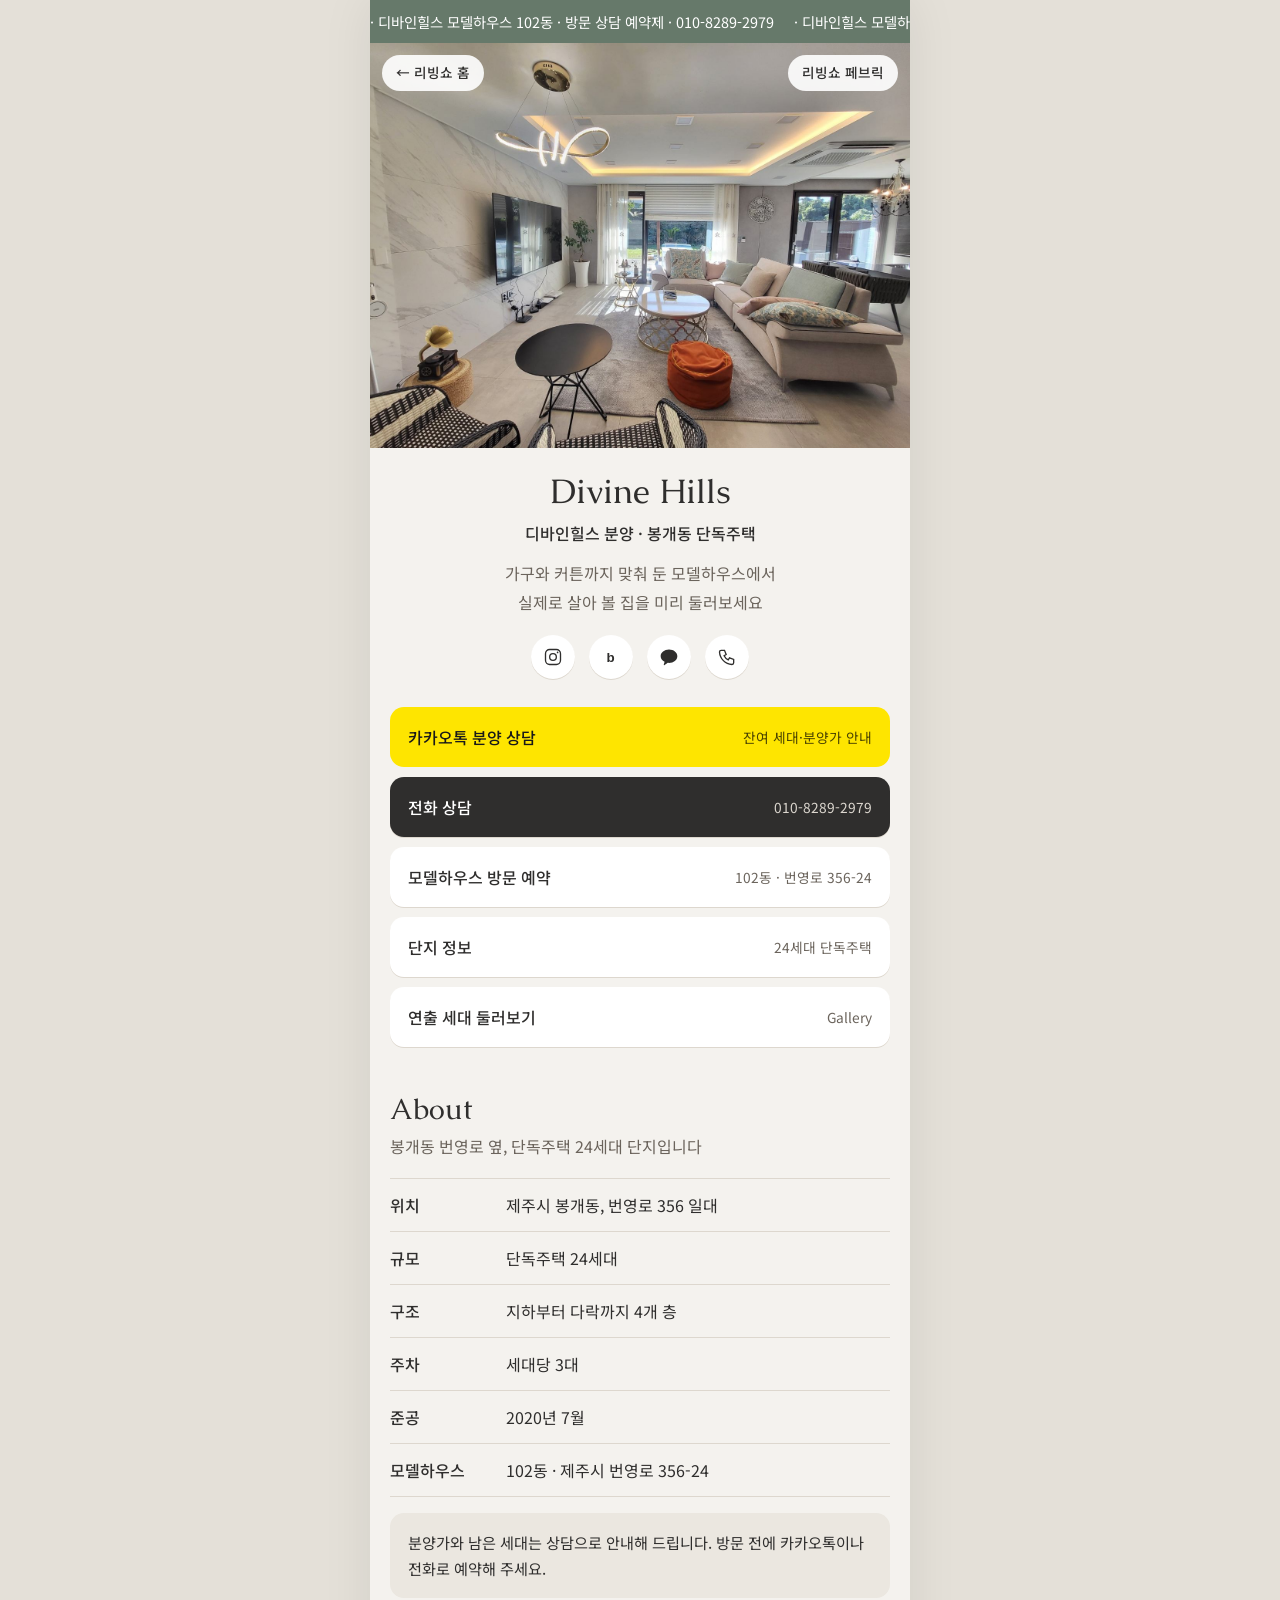
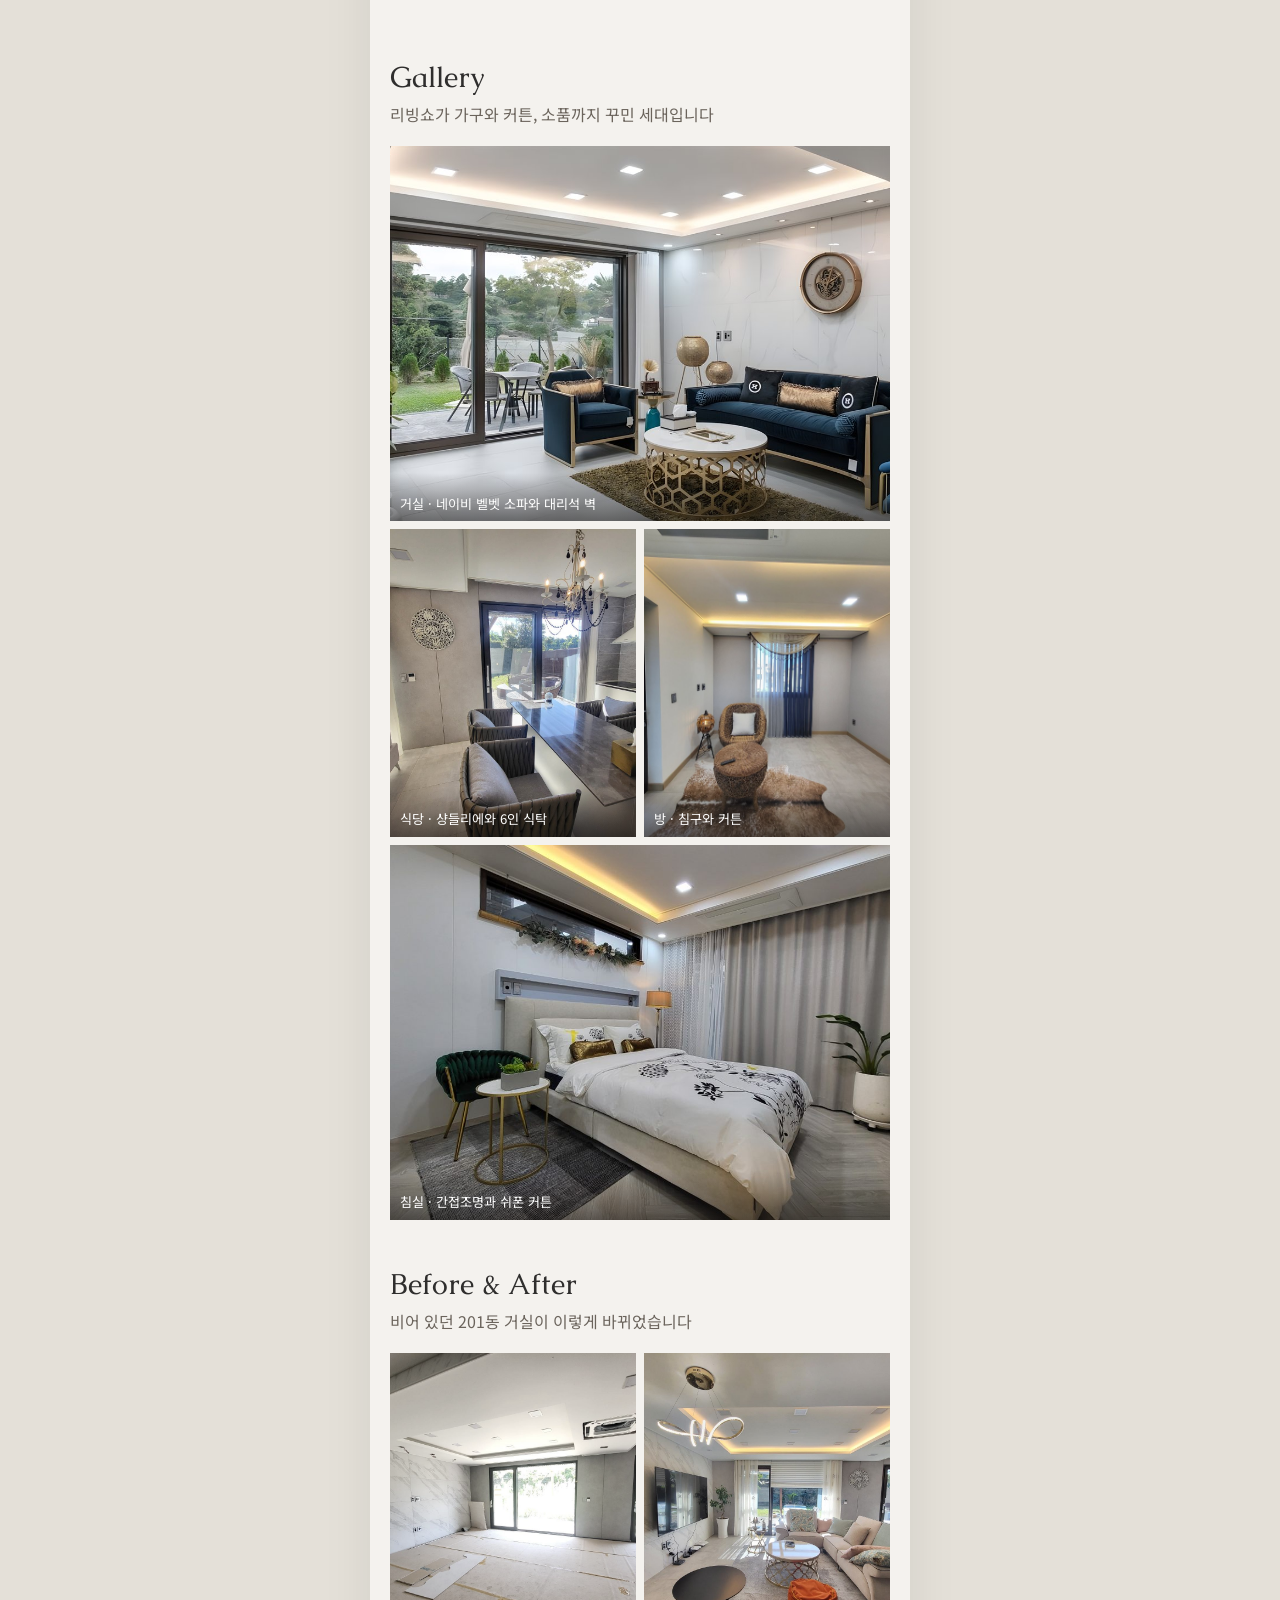
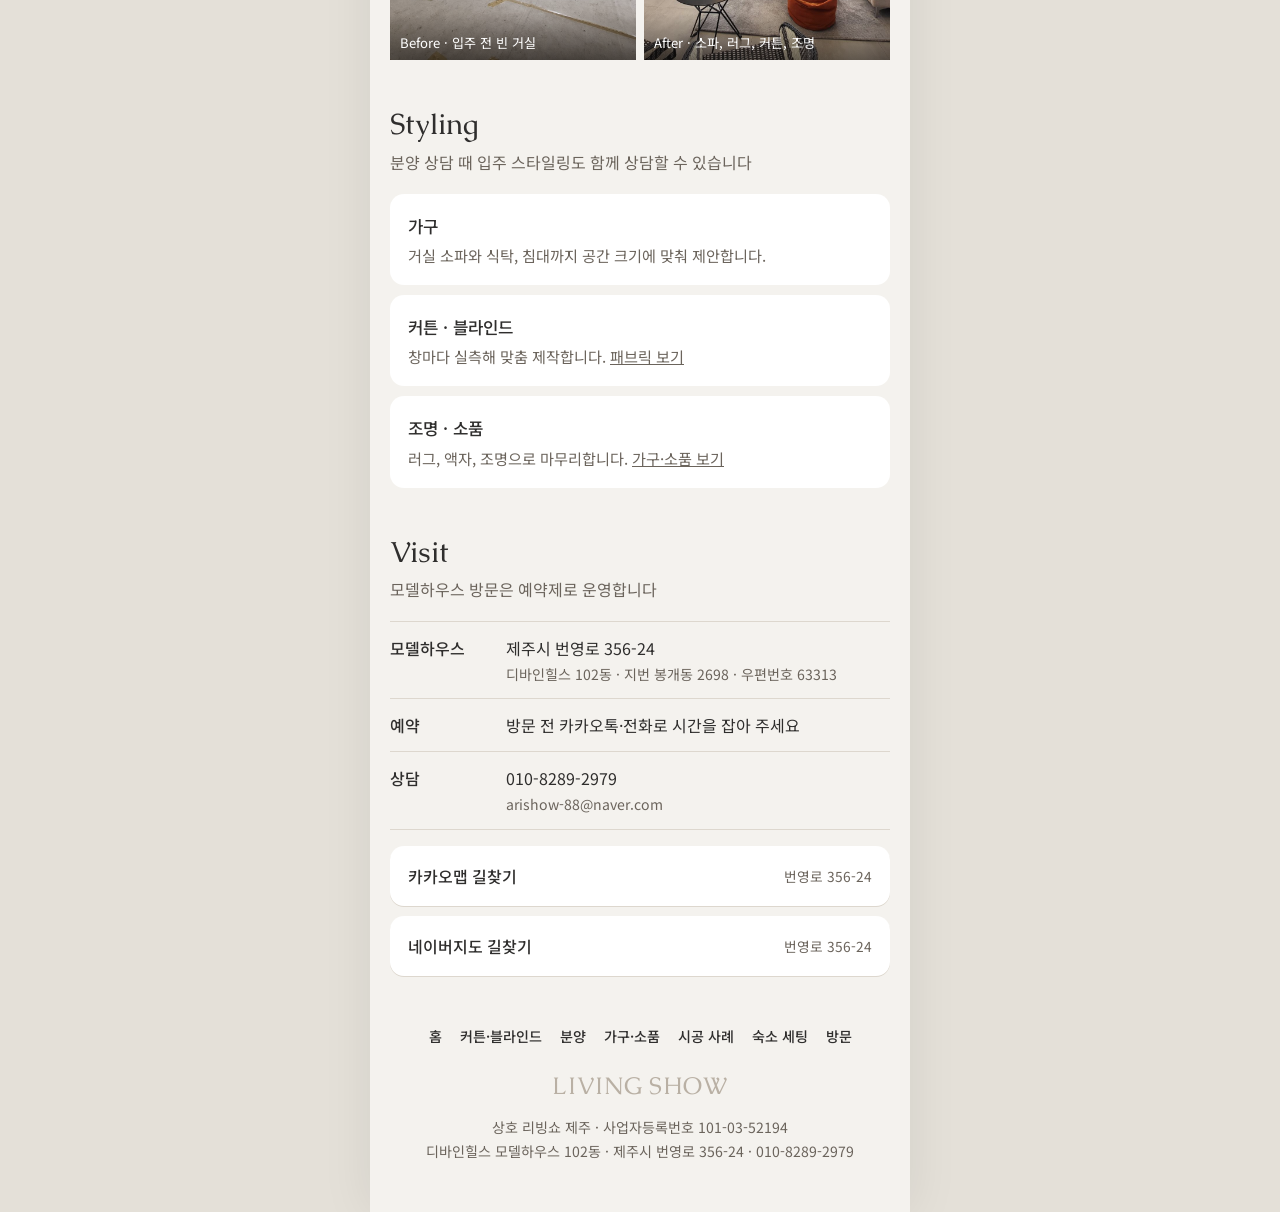
==== bunyang/index.html @ b0a48b77 "Deploy 2026-11-05 15:12" ====
<!doctype html>
<html lang="ko">
<head>
<meta charset="utf-8">
<meta name="viewport" content="width=device-width, initial-scale=1, viewport-fit=cover">
<title>디바인힐스 분양 | 제주 봉개동 단독주택 · 모델하우스 102동</title>
<meta name="description" content="제주시 봉개동 단독주택 24세대 디바인힐스. 지하부터 다락까지 4개 층, 세대당 주차 3대. 리빙쇼가 가구와 커튼까지 꾸민 모델하우스 102동(번영로 356-24)에서 예약 상담을 받습니다.">
<link rel="canonical" href="https://livingshow.kr/bunyang/">
<meta property="og:type" content="website">
<meta property="og:site_name" content="리빙쇼 제주">
<meta property="og:locale" content="ko_KR">
<meta property="og:title" content="디바인힐스 분양 | 봉개동 단독주택 모델하우스">
<meta property="og:description" content="가구와 커튼까지 맞춰 둔 모델하우스에서 실제로 살아 볼 집을 미리 둘러보세요.">
<meta property="og:url" content="https://livingshow.kr/bunyang/">
<meta property="og:image" content="https://livingshow.kr/img/dh-after.jpg">
<meta name="theme-color" content="#66796a">
<link rel="icon" href="/favicon.svg" type="image/svg+xml">
<link rel="preconnect" href="https://fonts.googleapis.com">
<link rel="preconnect" href="https://fonts.gstatic.com" crossorigin>
<link rel="stylesheet" href="https://fonts.googleapis.com/css2?family=Caudex&family=Noto+Sans+KR:wght@400;500&display=swap">
<link rel="stylesheet" href="/assets/pages.css">
</head>
<body>
<div class="page">
  <div class="marquee" aria-hidden="true"><span>· 디바인힐스 모델하우스 102동 · 방문 상담 예약제 · 010-8289-2979 &nbsp;&nbsp;&nbsp; · 디바인힐스 모델하우스 102동 · 방문 상담 예약제 · 010-8289-2979 &nbsp;&nbsp;&nbsp;</span></div>

  <div class="cover">
    <img src="/img/dh-after.jpg" alt="디바인힐스 연출 세대 거실, 소파와 러그, 쉬폰 커튼">
    <div class="bar"><a href="/">← 리빙쇼 홈</a><a href="/fabric/">리빙쇼 페브릭</a></div>
  </div>

  <header class="intro">
    <h1 class="en">Divine Hills</h1>
    <p class="kr">디바인힐스 분양 · 봉개동 단독주택</p>
    <p class="tag">가구와 커튼까지 맞춰 둔 모델하우스에서<br>실제로 살아 볼 집을 미리 둘러보세요</p>
    <div class="icons">
      <a href="https://www.instagram.com/livingshow_jeju/" aria-label="인스타그램"><svg viewBox="0 0 24 24" fill="none" stroke="currentColor" stroke-width="1.6"><rect x="3" y="3" width="18" height="18" rx="5"/><circle cx="12" cy="12" r="4"/><circle cx="17.5" cy="6.5" r="1" fill="currentColor" stroke="none"/></svg></a>
      <a href="https://blog.naver.com/arishow-88" aria-label="네이버 블로그"><svg viewBox="0 0 24 24"><text x="6.5" y="18" font-family="Arial, sans-serif" font-size="16" font-weight="700" fill="currentColor">b</text></svg></a>
      <a href="http://pf.kakao.com/_xnjxnWX/chat" aria-label="카카오톡 상담"><svg viewBox="0 0 24 24"><path fill="currentColor" d="M12 3C6.5 3 2 6.6 2 11c0 2.8 1.9 5.3 4.7 6.7l-1 3.6c-.1.4.3.7.6.5l4.2-2.8c.5.1 1 .1 1.5.1 5.5 0 10-3.6 10-8.1S17.5 3 12 3z"/></svg></a>
      <a href="tel:010-8289-2979" aria-label="전화 걸기"><svg viewBox="0 0 24 24" fill="none" stroke="currentColor" stroke-width="1.6"><path d="M5 4h4l2 5-2.5 1.5a11 11 0 0 0 5 5L15 13l5 2v4a2 2 0 0 1-2 2A16 16 0 0 1 3 6a2 2 0 0 1 2-2"/></svg></a>
    </div>
  </header>

  <nav class="links" aria-label="분양 상담 바로가기">
    <a class="kakao" href="http://pf.kakao.com/_xnjxnWX/chat">카카오톡 분양 상담 <small>잔여 세대·분양가 안내</small></a>
    <a class="dark" href="tel:010-8289-2979">전화 상담 <small>010-8289-2979</small></a>
    <a href="#visit">모델하우스 방문 예약 <small>102동 · 번영로 356-24</small></a>
    <a href="#facts">단지 정보 <small>24세대 단독주택</small></a>
    <a href="#gallery">연출 세대 둘러보기 <small>Gallery</small></a>
  </nav>

  <section id="facts">
    <h2>About</h2>
    <p class="lead">봉개동 번영로 옆, 단독주택 24세대 단지입니다</p>
    <ul class="list">
      <li><b>위치</b><span>제주시 봉개동, 번영로 356 일대</span></li>
      <li><b>규모</b><span>단독주택 24세대</span></li>
      <li><b>구조</b><span>지하부터 다락까지 4개 층</span></li>
      <li><b>주차</b><span>세대당 3대</span></li>
      <li><b>준공</b><span>2020년 7월</span></li>
      <li><b>모델하우스</b><span>102동 · 제주시 번영로 356-24</span></li>
    </ul>
    <p class="note" style="margin-top:16px">분양가와 남은 세대는 상담으로 안내해 드립니다. 방문 전에 카카오톡이나 전화로 예약해 주세요.</p>
  </section>

  <section id="gallery">
    <h2>Gallery</h2>
    <p class="lead">리빙쇼가 가구와 커튼, 소품까지 꾸민 세대입니다</p>
    <div class="grid2">
      <figure class="wide"><img src="/img/dh-stack-1.jpg" alt="디바인힐스 연출 세대 거실, 네이비 벨벳 소파와 대리석 벽"><figcaption>거실 · 네이비 벨벳 소파와 대리석 벽</figcaption></figure>
      <figure><img src="/img/dh-dining.jpg" alt="디바인힐스 201동 식당"><figcaption>식당 · 샹들리에와 6인 식탁</figcaption></figure>
      <figure><img src="/img/dh-room.jpg" alt="디바인힐스 201동 방"><figcaption>방 · 침구와 커튼</figcaption></figure>
      <figure class="wide"><img src="/img/dh-stack-2.jpg" alt="디바인힐스 연출 세대 침실, 간접조명과 쉬폰 커튼"><figcaption>침실 · 간접조명과 쉬폰 커튼</figcaption></figure>
    </div>
  </section>

  <section>
    <h2>Before &amp; After</h2>
    <p class="lead">비어 있던 201동 거실이 이렇게 바뀌었습니다</p>
    <div class="grid2">
      <figure><img src="/img/dh-before.jpg" alt="디바인힐스 201동 거실, 연출 전 빈 공간" style="filter:saturate(.75)"><figcaption>Before · 입주 전 빈 거실</figcaption></figure>
      <figure><img src="/img/dh-after.jpg" alt="디바인힐스 201동 거실, 리빙쇼 연출 후"><figcaption>After · 소파, 러그, 커튼, 조명</figcaption></figure>
    </div>
  </section>

  <section>
    <h2>Styling</h2>
    <p class="lead">분양 상담 때 입주 스타일링도 함께 상담할 수 있습니다</p>
    <div class="cards">
      <div class="card"><b>가구</b><span>거실 소파와 식탁, 침대까지 공간 크기에 맞춰 제안합니다.</span></div>
      <div class="card"><b>커튼 · 블라인드</b><span>창마다 실측해 맞춤 제작합니다. <a href="/fabric/" style="text-decoration:underline">패브릭 보기</a></span></div>
      <div class="card"><b>조명 · 소품</b><span>러그, 액자, 조명으로 마무리합니다. <a href="/furniture/" style="text-decoration:underline">가구·소품 보기</a></span></div>
    </div>
  </section>

  <section id="visit" class="visit">
    <h2>Visit</h2>
    <p class="lead">모델하우스 방문은 예약제로 운영합니다</p>
    <ul class="list">
      <li><b>모델하우스</b><span>제주시 번영로 356-24<small>디바인힐스 102동 · 지번 봉개동 2698 · 우편번호 63313</small></span></li>
      <li><b>예약</b><span>방문 전 카카오톡·전화로 시간을 잡아 주세요</span></li>
      <li><b>상담</b><span>010-8289-2979<small>arishow-88@naver.com</small></span></li>
    </ul>
    <div class="links" style="padding:16px 0 0">
      <a href="https://map.kakao.com/?q=%EC%A0%9C%EC%A3%BC%EC%8B%9C%20%EB%B2%88%EC%98%81%EB%A1%9C%20356-24">카카오맵 길찾기 <small>번영로 356-24</small></a>
      <a href="https://map.naver.com/p/search/%EC%A0%9C%EC%A3%BC%EC%8B%9C%20%EB%B2%88%EC%98%81%EB%A1%9C%20356-24">네이버지도 길찾기 <small>번영로 356-24</small></a>
    </div>
  </section>

  <footer>
    <nav aria-label="리빙쇼 페이지"><a href="/">홈</a><a href="/fabric/">커튼·블라인드</a><a href="/bunyang/">분양</a><a href="/furniture/">가구·소품</a><a href="/styling/">시공 사례</a><a href="/stay/">숙소 세팅</a><a href="/visit/">방문</a></nav>
    <div class="logo">LIVING SHOW</div>
    상호 리빙쇼 제주 · 사업자등록번호 101-03-52194<br>디바인힐스 모델하우스 102동 · 제주시 번영로 356-24 · 010-8289-2979
  </footer>
</div>
</body>
</html>
---- assets/pages.css ----
/* Sub-pages (/fabric, /bunyang, /furniture): link-in-bio style column for Instagram visitors,
   followed by the detailed sections. Same tokens and fonts as the home page. */
:root {
  --bg: #f4f2ee; --paper: #ffffff; --sand: #ebe7e0; --ink: #2f2e2d; --soft: #6b645c; --line: #ddd7ce;
  --sage: #66796a; --sage-ink: #4f6253;
  --font-en: "Caudex", Georgia, serif;
  --font-kr: "Noto Sans KR", "Apple SD Gothic Neo", "Malgun Gothic", sans-serif;
  color-scheme: light;
}
* { box-sizing: border-box; }
html { background: #e4e0d8; }
body { margin: 0; font-family: var(--font-kr); font-size: 16px; line-height: 1.75; color: var(--ink); word-break: keep-all; overflow-wrap: break-word; }
img { display: block; width: 100%; height: 100%; object-fit: cover; }
a { color: inherit; text-decoration: none; }
:focus-visible { outline: 2px solid var(--sage-ink); outline-offset: 3px; }
.page { max-width: 540px; margin: 0 auto; min-height: 100vh; background: var(--bg); box-shadow: 0 0 48px rgba(0,0,0,.08); }

.marquee { background: var(--sage); color: #fff; font-size: 0.9rem; overflow: hidden; white-space: nowrap; }
.marquee span { display: inline-block; padding: 9px 0; animation: run 26s linear infinite; }
@keyframes run { from { transform: translateX(0); } to { transform: translateX(-50%); } }

.cover { position: relative; aspect-ratio: 4 / 3; overflow: hidden; }
.cover .bar { position: absolute; top: 12px; left: 12px; right: 12px; display: flex; justify-content: space-between; gap: 8px; }
.cover .bar a { background: rgba(255,255,255,.9); border-radius: 999px; padding: 6px 14px; font-size: 0.85rem; font-weight: 500; }

.intro { text-align: center; padding: 26px 24px 4px; }
.intro .en { margin: 0; font-family: var(--font-en); font-weight: 400; font-size: 2.1rem; line-height: 1.1; }
.intro .kr { margin: 8px 0 0; font-weight: 500; }
.intro .tag { margin: 12px 0 0; color: var(--soft); line-height: 1.8; }
.icons { display: flex; justify-content: center; gap: 14px; margin: 18px 0 4px; }
.icons a { width: 44px; height: 44px; border-radius: 50%; background: var(--paper); display: grid; place-items: center; box-shadow: 0 1px 0 var(--line); }
.icons svg { width: 20px; height: 20px; }

.links { display: grid; gap: 10px; padding: 20px 20px 6px; }
.links a { display: flex; justify-content: space-between; align-items: center; gap: 12px; background: var(--paper); border-radius: 14px; padding: 16px 18px; font-weight: 500; box-shadow: 0 1px 0 var(--line); }
.links a small { color: var(--soft); font-weight: 400; font-size: 0.86rem; text-align: right; }
.links a.kakao { background: #fee500; color: #191919; box-shadow: none; }
.links a.kakao small { color: #4a4300; }
.links a.dark { background: var(--ink); color: #fff; }
.links a.dark small { color: #dcd7cf; }

section { padding: 40px 20px 8px; }
h2 { margin: 0; font-family: var(--font-en); font-weight: 400; font-size: 1.8rem; line-height: 1.15; }
.lead { margin: 6px 0 18px; color: var(--soft); }

.grid3 { display: grid; grid-template-columns: repeat(3, minmax(0, 1fr)); gap: 4px; }
.grid2 { display: grid; grid-template-columns: repeat(2, minmax(0, 1fr)); gap: 8px; }
figure { margin: 0; position: relative; overflow: hidden; }
.grid3 figure { aspect-ratio: 3 / 4; }
.grid2 figure { aspect-ratio: 4 / 5; }
figure.wide { grid-column: 1 / -1; aspect-ratio: 4 / 3; }
figcaption { position: absolute; left: 0; right: 0; bottom: 0; padding: 22px 10px 8px; font-size: 0.82rem; line-height: 1.4; color: #fff; background: linear-gradient(180deg, rgba(20,18,16,0), rgba(20,18,16,.55)); }

.cards { display: grid; gap: 10px; }
.card { background: var(--paper); border-radius: 14px; padding: 18px 18px 16px; }
.card b { display: block; font-weight: 500; font-size: 1.05rem; }
.card span { color: var(--soft); font-size: 0.95rem; }

.list { margin: 0; padding: 0; list-style: none; }
.list li { display: grid; grid-template-columns: 6.6rem minmax(0, 1fr); gap: 10px; padding: 12px 0; border-top: 1px solid var(--line); }
.list li:last-child { border-bottom: 1px solid var(--line); }
.list li b { font-weight: 500; }
.list li span { color: var(--ink); }

.steps { margin: 0; padding: 0; list-style: none; counter-reset: s; display: grid; gap: 8px; }
.steps li { counter-increment: s; display: grid; grid-template-columns: 2.2rem minmax(0, 1fr); gap: 10px; align-items: baseline; background: var(--paper); border-radius: 12px; padding: 12px 14px; }
.steps li::before { content: counter(s, decimal-leading-zero); font-family: var(--font-en); color: var(--sage-ink); font-size: 1.05rem; }
.steps li b { font-weight: 500; }
.steps li span { display: block; color: var(--soft); font-size: 0.92rem; }

.note { background: var(--sand); border-radius: 14px; padding: 16px 18px; color: var(--ink); font-size: 0.95rem; }

.visit .list li span small { display: block; color: var(--soft); font-size: 0.88rem; }

footer { padding: 40px 20px 48px; text-align: center; color: var(--soft); font-size: 0.88rem; }
footer nav { display: flex; justify-content: center; flex-wrap: wrap; gap: 8px 18px; margin-bottom: 16px; color: var(--ink); font-weight: 500; }
footer .logo { font-family: var(--font-en); font-size: 1.5rem; color: #b9b0a4; letter-spacing: 0.04em; margin-bottom: 8px; }

@media (prefers-reduced-motion: reduce) { .marquee span { animation: none; } }


/* case cards on /styling/: photo left, text right */
.case-card { display: grid; grid-template-columns: 112px minmax(0, 1fr); gap: 14px; align-items: center; background: var(--paper); border-radius: 14px; padding: 10px; }
.case-card figure { aspect-ratio: 3 / 4; border-radius: 10px; }
.case-card b { display: block; font-weight: 500; font-size: 1.05rem; }
.case-card span { color: var(--soft); font-size: 0.95rem; }

/* intro tag with a bold lead line (/fabric/ "빛을 고르는 커튼") */
.intro .tag b { display: block; margin-bottom: 6px; color: var(--ink); font-weight: 500; font-size: 1.2rem; }
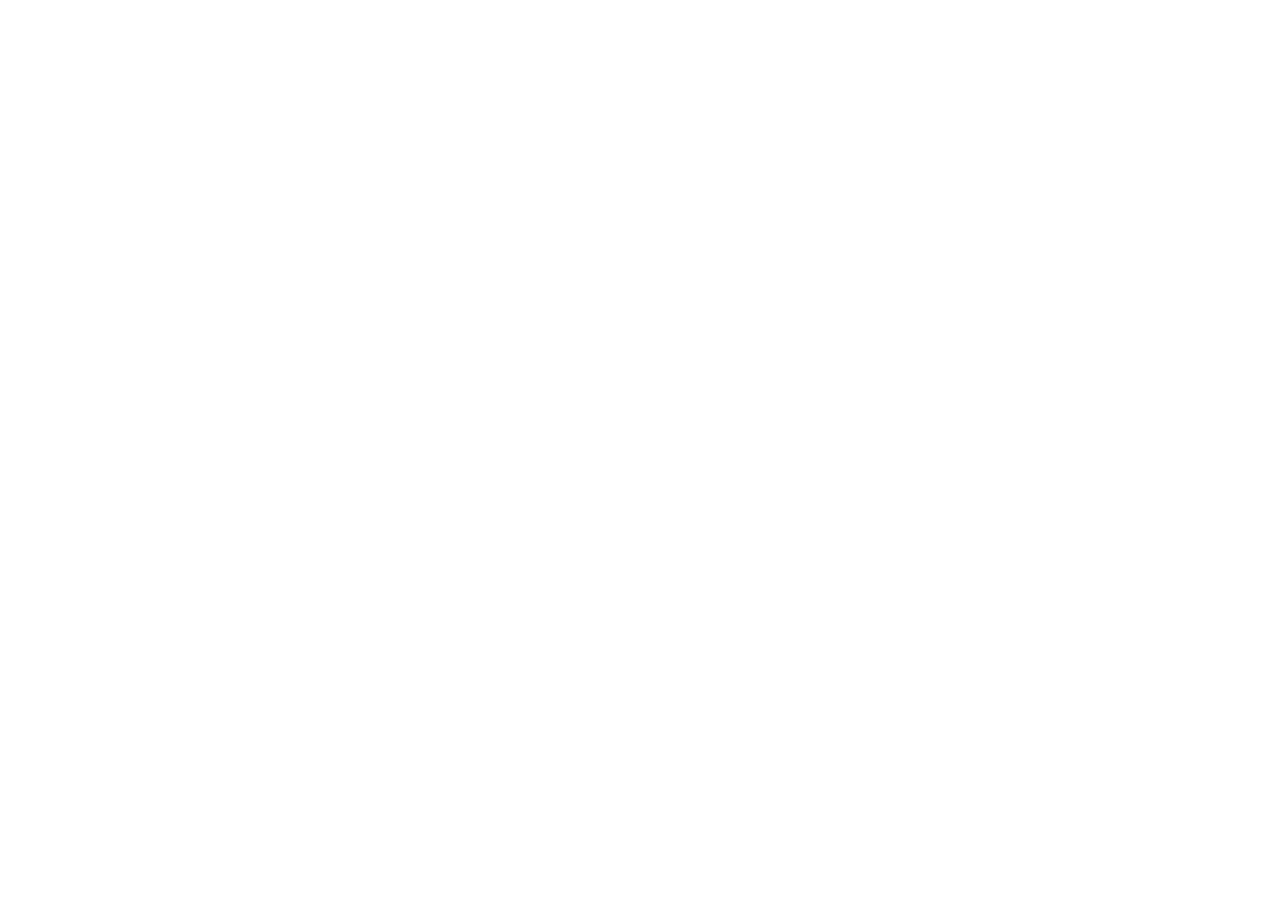
==== commit addcf14f: "Deploy 2026-11-08 14:25" ====
--- a/bunyang/index.html
+++ b/bunyang/index.html
@@ -2,116 +2,15 @@
 <html lang="ko">
 <head>
 <meta charset="utf-8">
-<meta name="viewport" content="width=device-width, initial-scale=1, viewport-fit=cover">
-<title>디바인힐스 분양 | 제주 봉개동 단독주택 · 모델하우스 102동</title>
-<meta name="description" content="제주시 봉개동 단독주택 24세대 디바인힐스. 지하부터 다락까지 4개 층, 세대당 주차 3대. 리빙쇼가 가구와 커튼까지 꾸민 모델하우스 102동(번영로 356-24)에서 예약 상담을 받습니다.">
-<link rel="canonical" href="https://livingshow.kr/bunyang/">
-<meta property="og:type" content="website">
-<meta property="og:site_name" content="리빙쇼 제주">
-<meta property="og:locale" content="ko_KR">
-<meta property="og:title" content="디바인힐스 분양 | 봉개동 단독주택 모델하우스">
-<meta property="og:description" content="가구와 커튼까지 맞춰 둔 모델하우스에서 실제로 살아 볼 집을 미리 둘러보세요.">
-<meta property="og:url" content="https://livingshow.kr/bunyang/">
-<meta property="og:image" content="https://livingshow.kr/img/dh-after.jpg">
-<meta name="theme-color" content="#66796a">
-<link rel="icon" href="/favicon.svg" type="image/svg+xml">
-<link rel="preconnect" href="https://fonts.googleapis.com">
-<link rel="preconnect" href="https://fonts.gstatic.com" crossorigin>
-<link rel="stylesheet" href="https://fonts.googleapis.com/css2?family=Caudex&family=Noto+Sans+KR:wght@400;500&display=swap">
-<link rel="stylesheet" href="/assets/pages.css">
+<meta name="viewport" content="width=device-width, initial-scale=1">
+<title>디바인힐스 분양 · 새 주소로 이동합니다</title>
+<meta name="robots" content="noindex">
+<link rel="canonical" href="https://divinehills.livingshow.kr/">
+<meta http-equiv="refresh" content="0; url=https://divinehills.livingshow.kr/">
+<script>location.replace('https://divinehills.livingshow.kr/' + location.hash);</script>
+<style>body{margin:0;min-height:100vh;display:grid;place-content:center;font-family:"Noto Sans KR","Malgun Gothic",sans-serif;background:#f4f2ee;color:#2f2e2d;text-align:center;padding:24px}a{color:#4f6253}</style>
 </head>
 <body>
-<div class="page">
-  <div class="marquee" aria-hidden="true"><span>· 디바인힐스 모델하우스 102동 · 방문 상담 예약제 · 010-8289-2979 &nbsp;&nbsp;&nbsp; · 디바인힐스 모델하우스 102동 · 방문 상담 예약제 · 010-8289-2979 &nbsp;&nbsp;&nbsp;</span></div>
-
-  <div class="cover">
-    <img src="/img/dh-after.jpg" alt="디바인힐스 연출 세대 거실, 소파와 러그, 쉬폰 커튼">
-    <div class="bar"><a href="/">← 리빙쇼 홈</a><a href="/fabric/">리빙쇼 페브릭</a></div>
-  </div>
-
-  <header class="intro">
-    <h1 class="en">Divine Hills</h1>
-    <p class="kr">디바인힐스 분양 · 봉개동 단독주택</p>
-    <p class="tag">가구와 커튼까지 맞춰 둔 모델하우스에서<br>실제로 살아 볼 집을 미리 둘러보세요</p>
-    <div class="icons">
-      <a href="https://www.instagram.com/livingshow_jeju/" aria-label="인스타그램"><svg viewBox="0 0 24 24" fill="none" stroke="currentColor" stroke-width="1.6"><rect x="3" y="3" width="18" height="18" rx="5"/><circle cx="12" cy="12" r="4"/><circle cx="17.5" cy="6.5" r="1" fill="currentColor" stroke="none"/></svg></a>
-      <a href="https://blog.naver.com/arishow-88" aria-label="네이버 블로그"><svg viewBox="0 0 24 24"><text x="6.5" y="18" font-family="Arial, sans-serif" font-size="16" font-weight="700" fill="currentColor">b</text></svg></a>
-      <a href="http://pf.kakao.com/_xnjxnWX/chat" aria-label="카카오톡 상담"><svg viewBox="0 0 24 24"><path fill="currentColor" d="M12 3C6.5 3 2 6.6 2 11c0 2.8 1.9 5.3 4.7 6.7l-1 3.6c-.1.4.3.7.6.5l4.2-2.8c.5.1 1 .1 1.5.1 5.5 0 10-3.6 10-8.1S17.5 3 12 3z"/></svg></a>
-      <a href="tel:010-8289-2979" aria-label="전화 걸기"><svg viewBox="0 0 24 24" fill="none" stroke="currentColor" stroke-width="1.6"><path d="M5 4h4l2 5-2.5 1.5a11 11 0 0 0 5 5L15 13l5 2v4a2 2 0 0 1-2 2A16 16 0 0 1 3 6a2 2 0 0 1 2-2"/></svg></a>
-    </div>
-  </header>
-
-  <nav class="links" aria-label="분양 상담 바로가기">
-    <a class="kakao" href="http://pf.kakao.com/_xnjxnWX/chat">카카오톡 분양 상담 <small>잔여 세대·분양가 안내</small></a>
-    <a class="dark" href="tel:010-8289-2979">전화 상담 <small>010-8289-2979</small></a>
-    <a href="#visit">모델하우스 방문 예약 <small>102동 · 번영로 356-24</small></a>
-    <a href="#facts">단지 정보 <small>24세대 단독주택</small></a>
-    <a href="#gallery">연출 세대 둘러보기 <small>Gallery</small></a>
-  </nav>
-
-  <section id="facts">
-    <h2>About</h2>
-    <p class="lead">봉개동 번영로 옆, 단독주택 24세대 단지입니다</p>
-    <ul class="list">
-      <li><b>위치</b><span>제주시 봉개동, 번영로 356 일대</span></li>
-      <li><b>규모</b><span>단독주택 24세대</span></li>
-      <li><b>구조</b><span>지하부터 다락까지 4개 층</span></li>
-      <li><b>주차</b><span>세대당 3대</span></li>
-      <li><b>준공</b><span>2020년 7월</span></li>
-      <li><b>모델하우스</b><span>102동 · 제주시 번영로 356-24</span></li>
-    </ul>
-    <p class="note" style="margin-top:16px">분양가와 남은 세대는 상담으로 안내해 드립니다. 방문 전에 카카오톡이나 전화로 예약해 주세요.</p>
-  </section>
-
-  <section id="gallery">
-    <h2>Gallery</h2>
-    <p class="lead">리빙쇼가 가구와 커튼, 소품까지 꾸민 세대입니다</p>
-    <div class="grid2">
-      <figure class="wide"><img src="/img/dh-stack-1.jpg" alt="디바인힐스 연출 세대 거실, 네이비 벨벳 소파와 대리석 벽"><figcaption>거실 · 네이비 벨벳 소파와 대리석 벽</figcaption></figure>
-      <figure><img src="/img/dh-dining.jpg" alt="디바인힐스 201동 식당"><figcaption>식당 · 샹들리에와 6인 식탁</figcaption></figure>
-      <figure><img src="/img/dh-room.jpg" alt="디바인힐스 201동 방"><figcaption>방 · 침구와 커튼</figcaption></figure>
-      <figure class="wide"><img src="/img/dh-stack-2.jpg" alt="디바인힐스 연출 세대 침실, 간접조명과 쉬폰 커튼"><figcaption>침실 · 간접조명과 쉬폰 커튼</figcaption></figure>
-    </div>
-  </section>
-
-  <section>
-    <h2>Before &amp; After</h2>
-    <p class="lead">비어 있던 201동 거실이 이렇게 바뀌었습니다</p>
-    <div class="grid2">
-      <figure><img src="/img/dh-before.jpg" alt="디바인힐스 201동 거실, 연출 전 빈 공간" style="filter:saturate(.75)"><figcaption>Before · 입주 전 빈 거실</figcaption></figure>
-      <figure><img src="/img/dh-after.jpg" alt="디바인힐스 201동 거실, 리빙쇼 연출 후"><figcaption>After · 소파, 러그, 커튼, 조명</figcaption></figure>
-    </div>
-  </section>
-
-  <section>
-    <h2>Styling</h2>
-    <p class="lead">분양 상담 때 입주 스타일링도 함께 상담할 수 있습니다</p>
-    <div class="cards">
-      <div class="card"><b>가구</b><span>거실 소파와 식탁, 침대까지 공간 크기에 맞춰 제안합니다.</span></div>
-      <div class="card"><b>커튼 · 블라인드</b><span>창마다 실측해 맞춤 제작합니다. <a href="/fabric/" style="text-decoration:underline">패브릭 보기</a></span></div>
-      <div class="card"><b>조명 · 소품</b><span>러그, 액자, 조명으로 마무리합니다. <a href="/furniture/" style="text-decoration:underline">가구·소품 보기</a></span></div>
-    </div>
-  </section>
-
-  <section id="visit" class="visit">
-    <h2>Visit</h2>
-    <p class="lead">모델하우스 방문은 예약제로 운영합니다</p>
-    <ul class="list">
-      <li><b>모델하우스</b><span>제주시 번영로 356-24<small>디바인힐스 102동 · 지번 봉개동 2698 · 우편번호 63313</small></span></li>
-      <li><b>예약</b><span>방문 전 카카오톡·전화로 시간을 잡아 주세요</span></li>
-      <li><b>상담</b><span>010-8289-2979<small>arishow-88@naver.com</small></span></li>
-    </ul>
-    <div class="links" style="padding:16px 0 0">
-      <a href="https://map.kakao.com/?q=%EC%A0%9C%EC%A3%BC%EC%8B%9C%20%EB%B2%88%EC%98%81%EB%A1%9C%20356-24">카카오맵 길찾기 <small>번영로 356-24</small></a>
-      <a href="https://map.naver.com/p/search/%EC%A0%9C%EC%A3%BC%EC%8B%9C%20%EB%B2%88%EC%98%81%EB%A1%9C%20356-24">네이버지도 길찾기 <small>번영로 356-24</small></a>
-    </div>
-  </section>
-
-  <footer>
-    <nav aria-label="리빙쇼 페이지"><a href="/">홈</a><a href="/fabric/">커튼·블라인드</a><a href="/bunyang/">분양</a><a href="/furniture/">가구·소품</a><a href="/styling/">시공 사례</a><a href="/stay/">숙소 세팅</a><a href="/visit/">방문</a></nav>
-    <div class="logo">LIVING SHOW</div>
-    상호 리빙쇼 제주 · 사업자등록번호 101-03-52194<br>디바인힐스 모델하우스 102동 · 제주시 번영로 356-24 · 010-8289-2979
-  </footer>
-</div>
+  <p>디바인힐스 분양 사이트가 새 주소로 옮겼습니다.<br><a href="https://divinehills.livingshow.kr/">divinehills.livingshow.kr</a></p>
 </body>
 </html>
